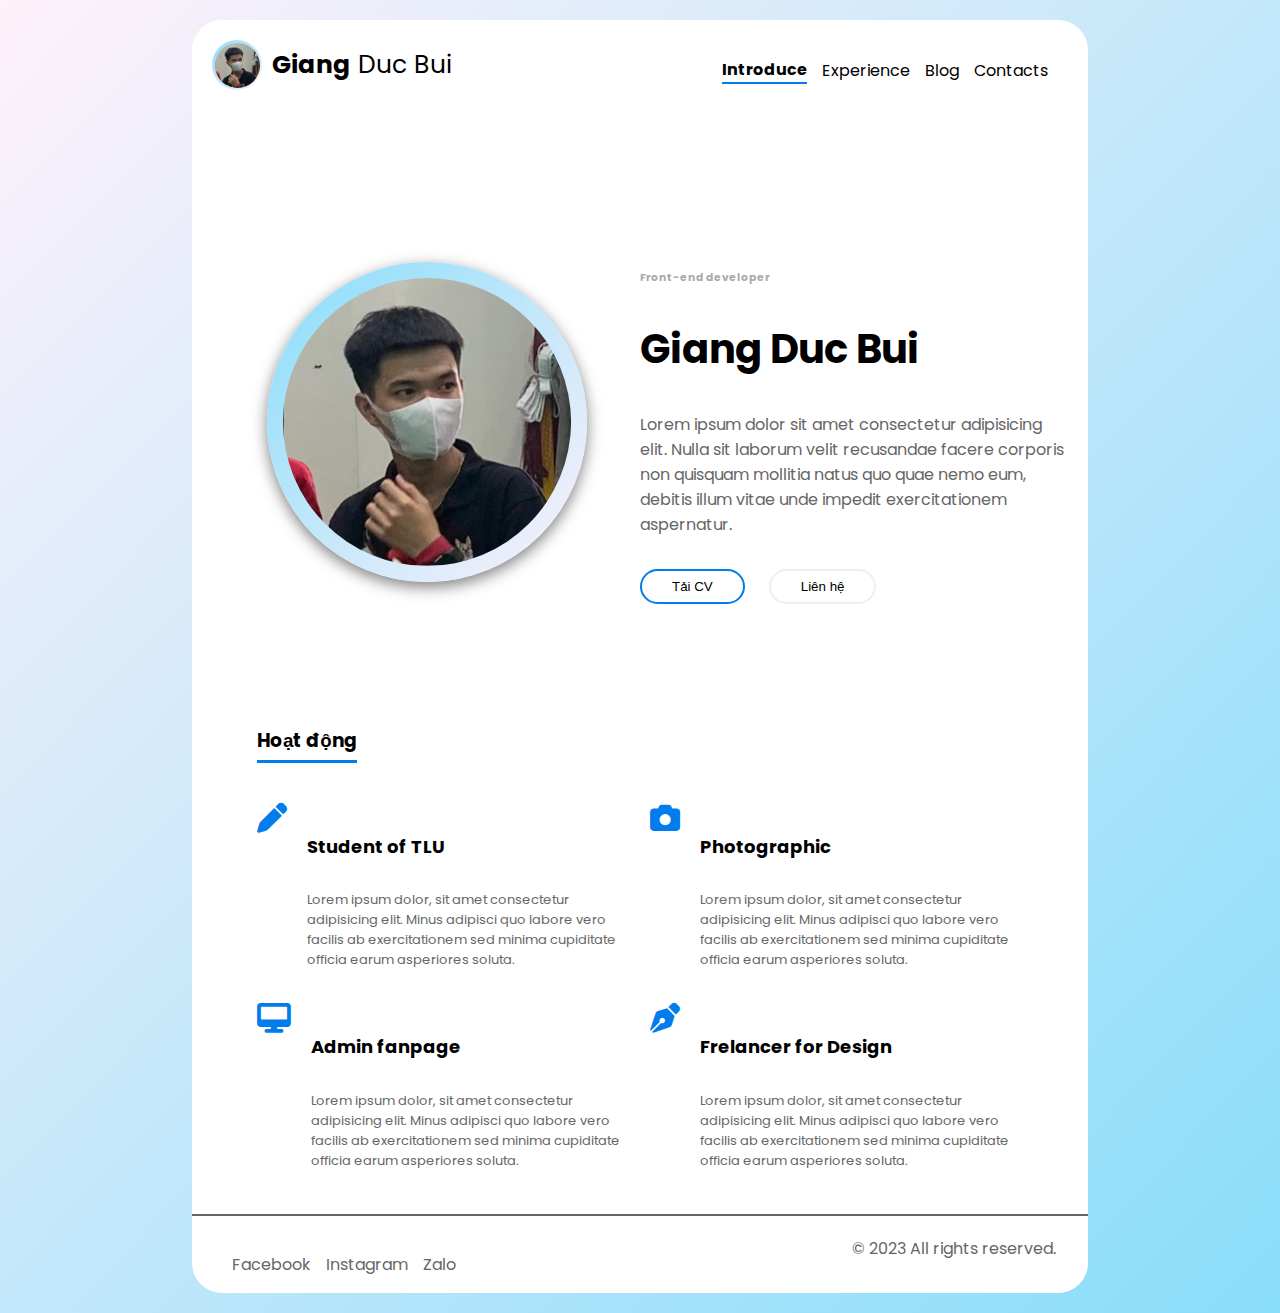
==== index.html @ 1934cddf "Update" ====
<!DOCTYPE html>
<html lang="en">
  <head>
    <meta charset="UTF-8" />
    <meta http-equiv="X-UA-Compatible" content="IE=edge" />
    <meta name="viewport" content="width=device-width, initial-scale=1.0" />
    <link rel="stylesheet" href="./assets/css/style.css" />
    <link
      href="https://cdn.jsdelivr.net/npm/bootstrap@5.3.0-alpha3/dist/css/bootstrap.min.css"
      rel="stylesheet"
      integrity="sha384-KK94CHFLLe+nY2dmCWGMq91rCGa5gtU4mk92HdvYe+M/SXH301p5ILy+dN9+nJOZ"
      crossorigin="anonymous" />
    <link rel="preconnect" href="https://fonts.googleapis.com">
    <link rel="preconnect" href="https://fonts.gstatic.com" crossorigin>
    <link
      href="https://fonts.googleapis.com/css2?family=Poppins:ital,wght@0,100;0,200;0,300;0,400;0,500;0,600;0,700;0,800;0,900;1,100;1,200;1,300;1,400;1,500;1,600;1,700;1,800;1,900&display=swap"
      rel="stylesheet">
    <link rel="stylesheet"
      href="https://cdnjs.cloudflare.com/ajax/libs/font-awesome/6.4.0/css/all.min.css">
    <link rel="icon" type="image/x-icon" href="./assets/image/fanvicon1.png">
    <title>CV - GPD</title>
  </head>
  <body>
    <main class>
      <section class="cv_main">
        <navbar class="nav-1">
          <div class="header-nav-link">
            <a href="#" class="logo">
              <span class="circle">
                <img src="./assets/image/avt1.jpg" alt />
              </span>
              <span class><b>Giang</b> Duc Bui</span>
            </a>
            <ul class="navbar-link">
              <li class="li-link">
                <a href="#" class="li-item active">Introduce</a>
              </li>
              <li class="li-link">
                <a href="#" class="li-item">Experience</a>
              </li>
              <!-- <li class="li-link"><a href="#" class="li-item">Pricing</a></li> -->
              <li class="li-link"><a href="#" class="li-item">Blog</a></li>
              <li class="li-link"><a href="#" class="li-item li-item-end">Contacts</a></li>
            </ul>
            <label class="open-menu" for="nav-mobile-input"><i
                class="fa-solid fa-bars"></i></label>
            <input class="open-menu-c" style="display: none;"
              type="checkbox" name id="nav-mobile-input">
            <div class="overlay"></div>
            <div class="sidebar">
              <ul class="sidebar-list ">
                <label for="nav-mobile-input">
                  <i class="fa-solid fa-xmark close-menu"></i>
                </label>
                <li class="sidebar-link">
                  <a href="#" class="li-item active">Introduce</a>
                </li>
                <li class="sidebar-link">
                  <a href="#" class="li-item">Experience</a>
                </li>
                <!-- <li class="sidebar-link"><a href="#" class="li-item">Pricing</a></li> -->
                <li class="sidebar-link"><a href="#" class="li-item">Blog</a></li>
                <li class="sidebar-link"><a href="#"
                    class="li-item li-item-end">Contacts</a></li>
              </ul>
            </div>
          </div>
        </navbar>
        <div class="main-main">
          <div class="card-1">
            <div class="card-1-item-1">
              <span class="back-avt">
                <img class="img-avt" src="./assets/image/avt1.jpg" alt />
              </span>
            </div>
            <span class="mg-5"></span>
            <div class="card-1-item-2">
              <div class="card-basic-info">
                <h6 class="job">Front-end developer</h6>
                <h2 class="name-cv">Giang Duc Bui</h2>
                <p class="about-info">Lorem ipsum dolor sit amet consectetur
                  adipisicing elit. Nulla sit laborum velit recusandae facere
                  corporis non quisquam mollitia natus quo quae nemo eum,
                  debitis
                  illum vitae unde impedit exercitationem aspernatur.</p>
                <div class="btn-card">
                  <button class="btn-default download-cv"><a href="#">Tải CV</a></button>
                  <button class="btn-default contact-cv"><a href="#">Liên hệ</a></button>
                </div>
              </div>
            </div>
          </div>
          <div class="about-me-home">
            <h3 class="about-me-title">Hoạt động</h3>
            <div class="about-me-card">
              <div class="about-me-list list-ab1">
                <div class="about-me-item">
                  <i class="fa-solid fa-pen"></i>
                  <div class="about-me-p">
                    <h5 class="title1">Student of TLU</h5>
                    <p class="p1">Lorem ipsum dolor, sit amet consectetur
                      adipisicing elit. Minus adipisci quo labore vero facilis
                      ab exercitationem sed minima cupiditate officia earum
                      asperiores soluta.</p>
                  </div>
                </div>
                <div class="about-me-item">
                  <i class="fa-solid fa-desktop"></i>
                  <div class="about-me-p">
                    <h5 class="title1">Admin fanpage</h5>
                    <p class="p1">Lorem ipsum dolor, sit amet consectetur
                      adipisicing elit. Minus adipisci quo labore vero facilis
                      ab exercitationem sed minima cupiditate officia earum
                      asperiores soluta.</p>
                  </div>
                </div>
              </div>
              <div class="about-me-list list-ab2">
                <div class="about-me-item">
                  <i class="fa-solid fa-camera"></i>
                  <div class="about-me-p">
                    <h5 class="title1">Photographic</h5>
                    <p class="p1">Lorem ipsum dolor, sit amet consectetur
                      adipisicing elit. Minus adipisci quo labore vero facilis
                      ab exercitationem sed minima cupiditate officia earum
                      asperiores soluta.</p>
                  </div>
                </div>
                <div class="about-me-item">
                  <i class="fa-solid fa-pen-nib"></i>
                  <div class="about-me-p">
                    <h5 class="title1">Frelancer for Design</h5>
                    <p class="p1">Lorem ipsum dolor, sit amet consectetur
                      adipisicing elit. Minus adipisci quo labore vero facilis
                      ab exercitationem sed minima cupiditate officia earum
                      asperiores soluta.</p>
                  </div>
                </div>
              </div>
            </div>
          </div>

        </div>
        <footer>
          <div class="social">
            <ul>
              <li><a class="li-item a1" href="#">Facebook</a></li>
              <li><a class="li-item" href="#">Instagram</a></li>
              <li><a class="li-item a3" href="#">Zalo</a></li>
            </ul></div>
          <div class="legarcy"><a href>© 2023 All rights reserved.</a></div>
        </footer>
      </section>
    </main>
    <button onclick="topFunction()" id="myBtn" title="Go to top"><i
        class="fa-solid fa-arrow-up"></i></button>

    <script src="./assets/js/script.js"></script>
    <script
      src="https://cdn.jsdelivr.net/npm/bootstrap@5.3.0-alpha3/dist/js/bootstrap.bundle.min.js"
      integrity="sha384-ENjdO4Dr2bkBIFxQpeoTz1HIcje39Wm4jDKdf19U8gI4ddQ3GYNS7NTKfAdVQSZe"
      crossorigin="anonymous"></script>
  </body>
</html>
---- assets/css/style.css ----
html{
  scroll-behavior: smooth;
}
body{
    background: linear-gradient(to bottom right, #fef1fa, #88ddfa);
    background-repeat: no-repeat;
    margin: 0;
    min-height: 100vh;
    display: grid;
    place-content: center;
    grid-auto-flow: column;
    
}
main {
  font-family: "Poppins", sans-serif;
  position: relative;
  margin-top: 20px;
  margin-bottom: 20px;
}

.cv_main {
  width: 70%;
  border-radius: 30px;
  background: #fff;
  margin: 0 auto;
}
@media only screen and (max-width: 1024px) {
    .cv_main{
        width: 90%;
    }
}
@media only screen and (max-width: 780px) {
    main{
        margin-top: 0px;
    }
    .cv_main{
        width: 100%;
        margin: 0;
        border-radius: 0;
    }
    .main-main{
        /* padding-top: 0px; */
    }
}

.nav-1{
  padding-bottom: 10px;
  margin-top: 5px;
  padding-top: 10px;
}
.main-main {
  width: 95%;
  justify-content: center;
  align-items: center;
  margin-left: auto;
  margin-right: auto;
  padding-bottom: 10px;
  padding-top: 25px;
}

.header-nav-link {
  display: flex;
  justify-content: center;
  align-items: center;
  padding-bottom: 10px;
  padding-top: 20px;
}
.logo {
  text-decoration: none;
  color: black;
  display: flex;
  justify-content: center;
  align-items: center;
  margin-left: 20px;
  margin-right: auto;
  font-size: 25px;
}
.circle {
  width: 50px;
  height: 50px;
  border-radius: 50%;
  background: linear-gradient(to top left, #fef1fa, #88ddfa);
  display: flex;
  justify-content: center;
  align-items: center;
  font-family: 900;
  color: black;
  font-size: 24px;
  margin-right: 10px;
}
.circle img {
  width: 45px;
  height: 45px;
  border-radius: 50%;
}

.cl-black {
  color: #000;
}
.open-menu i{
    display: none;
    font-size: 25px;
    justify-content: center;
    align-items: center;
    padding-right: 25px;
    transition: font-size .3s;
}
.open-menu i:hover{
    cursor: pointer;
    font-size: 30px;
}

.navbar-link{
    display: flex;
    justify-content: center;
    align-items: center;
    margin: 0;
    padding-right: 40px;
}
.li-link {
  display: flex;
  justify-content: center;
  align-items: center;
  margin-left: auto;
}

.li-item {
  color: black;
  text-decoration: none;
  padding-right: 15px;
  padding-top: 10px;
  margin-left: auto;
}
.li-item-end {
  padding-right: 0px;
}

@media only screen and (max-width: 780px) {
    .header-nav-link{
      box-shadow: rgba(6, 6, 6, 0.2) 0px 0px 10px 0px;
    }
    .nav-1 div .navbar-link{
      display: none;
    }
    .open-menu i{
      display: block;
    }
    .circle {
      width: 40px;
      height: 40px;
    }
    .circle img {
      width: 35px;
      height: 35px;
    }
    .logo{
      margin-left: 20px;
    }
    .logo span{
      font-size: 20px;
    }
  }

.active {
  font-weight: 700;
  border-bottom: #007ced solid 2px;
  padding-right: 0;
  margin-right: 15px;
}

.main-info{
  width: 90%;
  margin-left: auto;
  margin-right: auto;
}

.card-1 {
  max-width: 100%;
  display: flex;
  justify-content: center;
  align-items: center;
  padding-top: 20px;
  padding-bottom: 28px;
  margin-top: 100px;
  margin-bottom: 50px;
}
.card-1-item-1 {
  width: 100%;
  display: flex;
  justify-content: center;
  align-items: center;
  margin-left: auto;
  margin-right: auto;
}

    
.back-avt {
  width: 20em;
  height: 20em;
  border-radius: 50%;
  background: linear-gradient(to top left, #fef1fa, #88ddfa);
  display: flex;
  justify-content: center;
  align-items: center;
  box-shadow: rgba(0, 0, 0, 0.5) 0px 5px 15px;
}
.img-avt {
  width: 18em;
  height: 18em;
  border-radius: 50%;
}
@media only screen and (max-width: 1111px) {
  .card-1-item-1{
    padding-top: 10px;
  }
  .card-1-item-2 div h6{
    padding-top: 0;
  }
  .back-avt {
    width: 17em;
    height: 17em;
    margin-bottom: 0;
  }
  .img-avt {
    width: 15em;
    height: 15em;
  }
  .navbar-link{
    padding-right: 20px;
  }
  .mg-5{
    padding: 30px;
  }
}
/* hover avatar */

.card-1-item-2 {
  width: 100%;
  display: flex;
  flex-wrap: nowrap;
  justify-content: center;
  align-items: left;
  margin-left: auto;
  margin-right: auto;
}
.card-1-item-2 .job {
  color: #aaa;
  padding: 0;
}
.card-1-item-2 .name-cv {
  font-size: 40px;
  font-weight: 700;
}
.card-1-item-2 .about-info {
  color: #666;
}

.btn-default {
  border: none;
  background-color: #fff;
  padding: 0;
}
.btn-default a {
  color: #000;
  text-decoration: none;
  padding: 8px 30px 8px 30px;
  border: #007ced solid 2px;
  border-radius: 25px;
  transition: background-color 0.3s, color 0.3s;
}
.download-cv a:hover {
  background-color: #007ced;
  color: #fff;
}
.contact-cv a {
  border: #efefef solid 2px;
  margin-left: 20px;
  transition: background-color 0.3s;
}
.contact-cv a:hover {
  background-color: #efefef;
}
.job,
.btn-card{
    padding-top: 20px;
}

@media only screen and (max-width: 768px) {
  .card-1 {
    margin-top: 0;
    display: flex;
    flex-direction: column;
  }
  .card-1-item-1 {
    width: 80%;
  }
  .card-1-item-2 {
    width: 80%;
  }
  .job,
  .name-cv,
  .btn-card{
    text-align: center;
  }
}
@media only screen and (max-width: 400px) {
  .card-1-item-2 .card-basic-info .btn-card{
    display: flex;
    flex-direction: column;

  }
  .btn-card button a{
    margin-left: 0;
  }
  .btn-card :nth-child(2){
    margin-top: 40px;
  }
}

.sidebar ul{
    transform: translateX(100%);
    padding: 20px;
    background: linear-gradient(to bottom right, #fef1fa, #88ddfa);
    position: fixed;
    right: 0px;
    top: 0px;
    bottom: 0px;
    width: 320px;
    max-width: 100%;
    display: flex;
    /* justify-content: center; */
    flex-direction: column;
    list-style: none;
    margin: 0;
    transition: transform linear 0.2s;
}
.sidebar ul i{
    margin:0px 20px;
    padding:10px 20px;
    font-size: 40px;
}
.sidebar ul i:hover{
    cursor: pointer;
    background-color: #efefef;
}
.sidebar ul li{
    margin:5px 20px;
    padding:20px 20px;
    transition: background-color 0.3s;
}
.sidebar ul li:hover{
    background-color: #efefef;
}

.overlay{
    position: fixed;
    top: 0;
    right: 0;
    bottom: 0;
    left: 0;
    background-color: rgba(0,0,0,0.2);
    display: none;
}
.open-menu-c:checked ~ .overlay{
    display: block;
}
.open-menu-c:checked ~ .sidebar ul{
    transform: translateX(0%);
}


.about-me-home {
  display: flex;
  flex-direction: column;
  width: 90%;
  margin-right: auto;
  margin-left: auto;
}
.about-me-title {
  max-width: max-content;
  margin-top: 50px;
  margin-bottom: 20px;
  padding-bottom: 5px;
  border-bottom: #007ced solid 3px;
}
.about-me-card{
  width: 100%;
  display: flex;
  /* justify-content: center; */
}
.about-me-list{
  width: 100%;
}
.list-ab1{
  padding-right: 10px;
}
.list-ab2{
  padding-left: 10px;
}
.about-me-item{
  display: flex;
  /* justify-content: center; */
  margin-top: 20px;
  margin-bottom: 20px;
}
.about-me-item i{
  margin-right: 20px;
  font-size: 30px;
  color: #007ced
}
.about-me-p h5{
  font-size: 18px;
}
.about-me-p p{
  color: #666666;
  font-size: 13px;
}

@media only screen and (max-width: 780px) {
  .about-me-card{
    flex-direction: column;
  }
  .about-me-item{
    margin-bottom: 30px;
  }
  .list-ab1 :nth-child(2){
    margin-bottom: 0;
  }
  .list-ab2{
    padding-left: 0;
  }
  .about-me-p .p1{
    margin-bottom: 0;
  }
}













footer{
  border-top: #666666 solid 2px;
  padding-top: 20px;
  display: flex;
  justify-content: space-between;
}
.social ul{
  display: flex;
  justify-content: center;
  list-style: none;
  margin-right: auto;
}
.legarcy a{
  padding-right: 32px;
  align-items: center;
}
.legarcy a,
.social ul li a{
  color: #666666;
  text-decoration: none;
}
.legarcy a:hover{
  color: #007ced;
}

@media only screen and (max-width: 780px) {
  footer{
    flex-direction: column;
    justify-content: center;
    align-items: center;
  }
  .social ul .a3{
    padding-right: 0px;
  }
  .social ul{
    padding-left: 0px;
  }
  .legarcy a{
    padding-right: 0px;
  }
}
#myBtn {
  display: none;
  position: fixed;
  bottom: 30px;
  right: calc(50% - 24.5px);
  z-index: 99;
  border: none;
  outline: none;
  background: linear-gradient(to bottom right, #fef1fa, #88ddfa);
  box-shadow: rgba(0, 0, 0, 0.5) 0px 5px 15px;
  color: #666666;
  cursor: pointer;
  padding: 10px;
  border-radius: 50%;
  font-size: 18px;
}
#myBtn i{
  padding: 0 7px;
  font-size: 20px;
}
#myBtn:hover {
  background-color: #555;
  transform: scale(1.2);
}
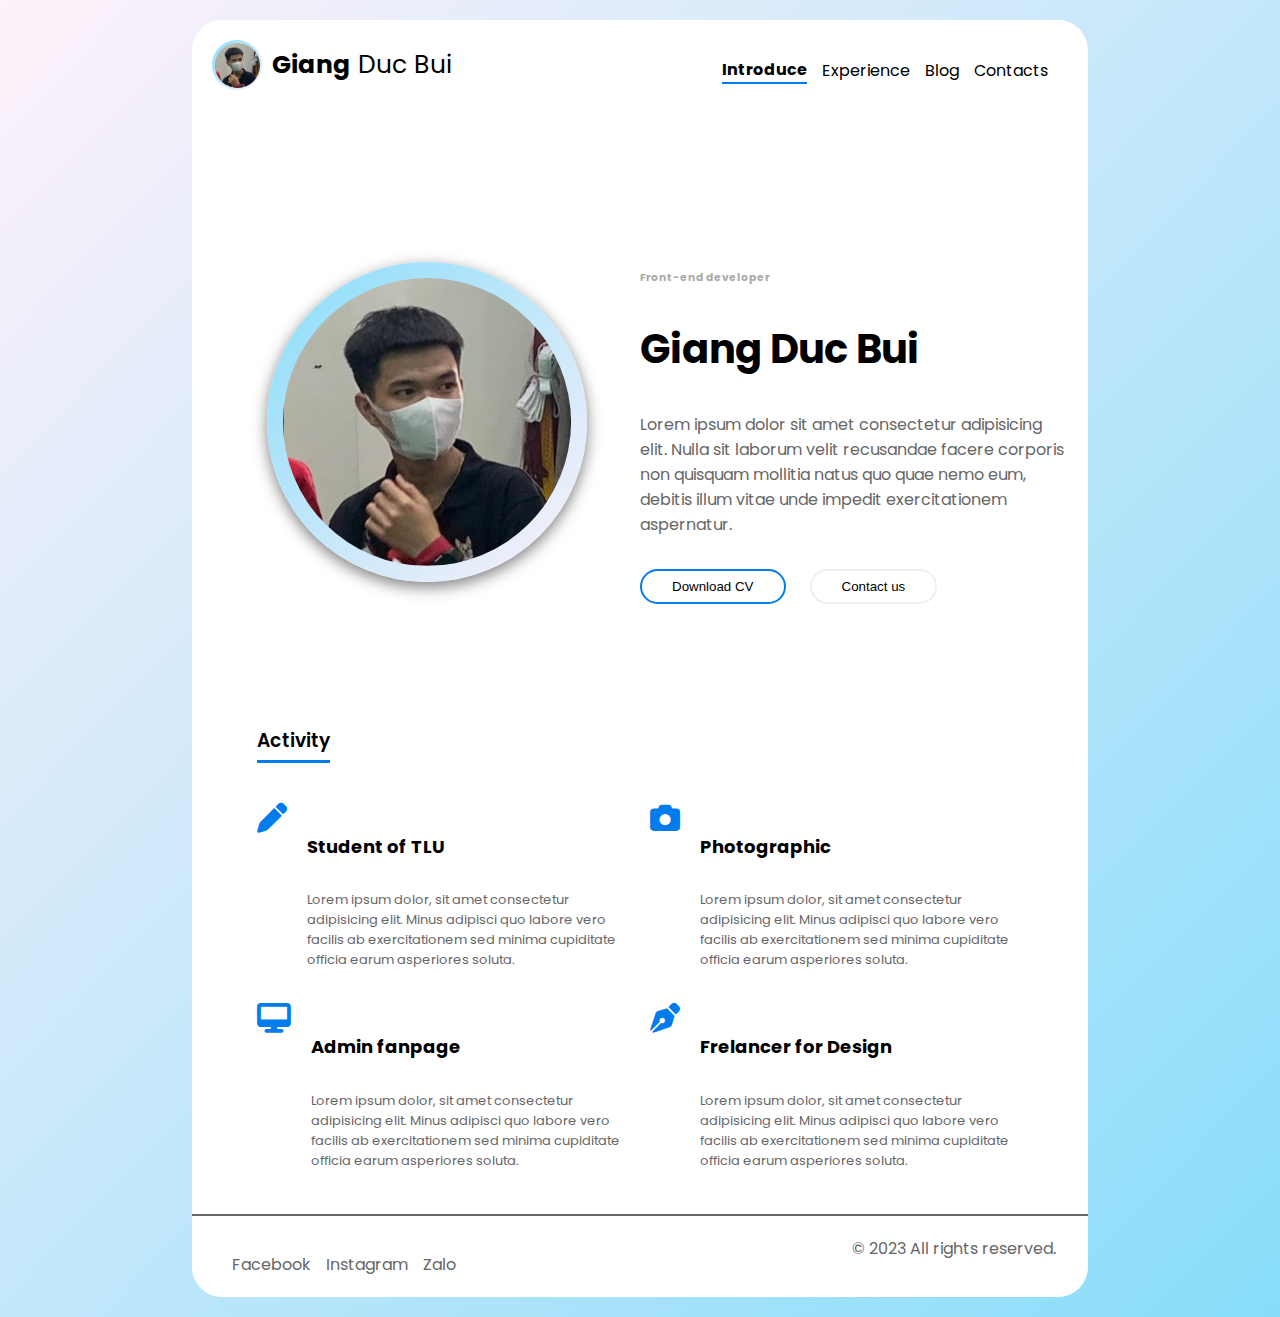
==== commit 1011a54f: "Update" ====
--- a/index.html
+++ b/index.html
@@ -33,14 +33,15 @@
             </a>
             <ul class="navbar-link">
               <li class="li-link">
-                <a href="#" class="li-item active">Introduce</a>
+                <a href="./index.html" class="li-item active">Introduce</a>
               </li>
               <li class="li-link">
-                <a href="#" class="li-item">Experience</a>
+                <a href="./exp.html" class="li-item">Experience</a>
               </li>
               <!-- <li class="li-link"><a href="#" class="li-item">Pricing</a></li> -->
-              <li class="li-link"><a href="#" class="li-item">Blog</a></li>
-              <li class="li-link"><a href="#" class="li-item li-item-end">Contacts</a></li>
+              <li class="li-link"><a href="./blog.html" class="li-item">Blog</a></li>
+              <li class="li-link"><a href="./contact.html"
+                  class="li-item li-item-end">Contacts</a></li>
             </ul>
             <label class="open-menu" for="nav-mobile-input"><i
                 class="fa-solid fa-bars"></i></label>
@@ -53,14 +54,14 @@
                   <i class="fa-solid fa-xmark close-menu"></i>
                 </label>
                 <li class="sidebar-link">
-                  <a href="#" class="li-item active">Introduce</a>
+                  <a href="./index.html" class="li-item active">Introduce</a>
                 </li>
                 <li class="sidebar-link">
-                  <a href="#" class="li-item">Experience</a>
+                  <a href="./exp.html" class="li-item">Experience</a>
                 </li>
                 <!-- <li class="sidebar-link"><a href="#" class="li-item">Pricing</a></li> -->
-                <li class="sidebar-link"><a href="#" class="li-item">Blog</a></li>
-                <li class="sidebar-link"><a href="#"
+                <li class="sidebar-link"><a href="./blog.html" class="li-item">Blog</a></li>
+                <li class="sidebar-link"><a href="./contact.html"
                     class="li-item li-item-end">Contacts</a></li>
               </ul>
             </div>
@@ -84,14 +85,14 @@
                   debitis
                   illum vitae unde impedit exercitationem aspernatur.</p>
                 <div class="btn-card">
-                  <button class="btn-default download-cv"><a href="#">Tải CV</a></button>
-                  <button class="btn-default contact-cv"><a href="#">Liên hệ</a></button>
+                  <button class="btn-default download-cv"><a href="#">Download CV</a></button>
+                  <button class="btn-default contact-cv"><a href="#">Contact us</a></button>
                 </div>
               </div>
             </div>
           </div>
           <div class="about-me-home">
-            <h3 class="about-me-title">Hoạt động</h3>
+            <h3 class="about-me-title">Activity</h3>
             <div class="about-me-card">
               <div class="about-me-list list-ab1">
                 <div class="about-me-item">
@@ -144,9 +145,10 @@
         <footer>
           <div class="social">
             <ul>
-              <li><a class="li-item a1" href="#">Facebook</a></li>
-              <li><a class="li-item" href="#">Instagram</a></li>
-              <li><a class="li-item a3" href="#">Zalo</a></li>
+              <li><a class="li-item a1"
+                  href="https://www.facebook.com/dcgng.uia">Facebook</a></li>
+              <li><a class="li-item" href="https://www.instagram.com/dcgng.uia/">Instagram</a></li>
+              <li><a class="li-item a3" href="https://zalo.me/0833200319">Zalo</a></li>
             </ul></div>
           <div class="legarcy"><a href>© 2023 All rights reserved.</a></div>
         </footer>
--- a/assets/css/style.css
+++ b/assets/css/style.css
@@ -31,7 +31,7 @@
 }
 @media only screen and (max-width: 780px) {
     main{
-        margin-top: 0px;
+        margin: 0px;
     }
     .cv_main{
         width: 100%;
@@ -136,7 +136,9 @@
 }
 
 @media only screen and (max-width: 780px) {
+  
     .header-nav-link{
+      padding-top: 10px;
       box-shadow: rgba(6, 6, 6, 0.2) 0px 0px 10px 0px;
     }
     .nav-1 div .navbar-link{
@@ -379,6 +381,7 @@
 .about-me-title {
   max-width: max-content;
   margin-top: 50px;
+  font-weight: 600;
   margin-bottom: 20px;
   padding-bottom: 5px;
   border-bottom: #007ced solid 3px;
@@ -457,10 +460,12 @@
   justify-content: center;
   list-style: none;
   margin-right: auto;
+  margin-bottom: 20px;
 }
 .legarcy a{
   padding-right: 32px;
   align-items: center;
+  margin-bottom: 20px;
 }
 .legarcy a,
 .social ul li a{
@@ -473,15 +478,18 @@
 
 @media only screen and (max-width: 780px) {
   footer{
+    padding-top: 10px;
     flex-direction: column;
     justify-content: center;
     align-items: center;
+    padding-bottom: 10px ;
   }
   .social ul .a3{
     padding-right: 0px;
   }
   .social ul{
     padding-left: 0px;
+    margin-bottom: 5px ;
   }
   .legarcy a{
     padding-right: 0px;
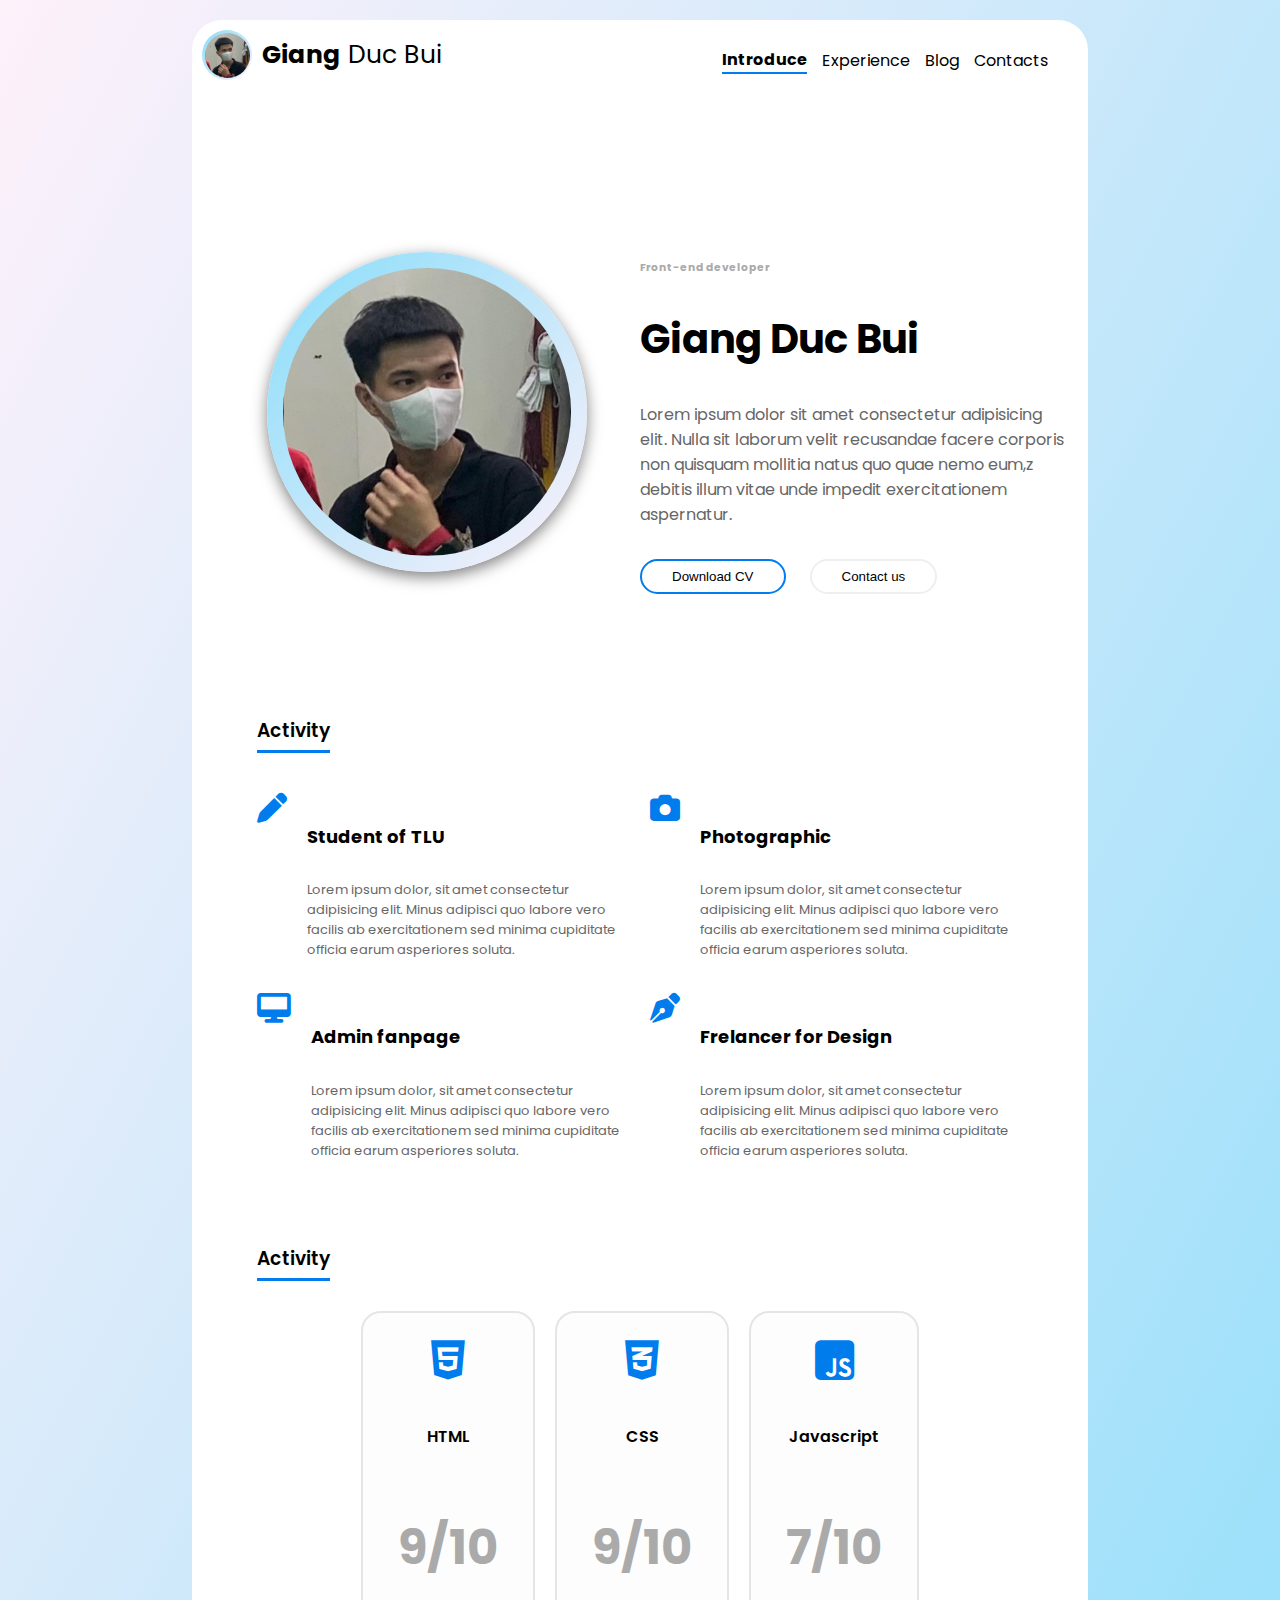
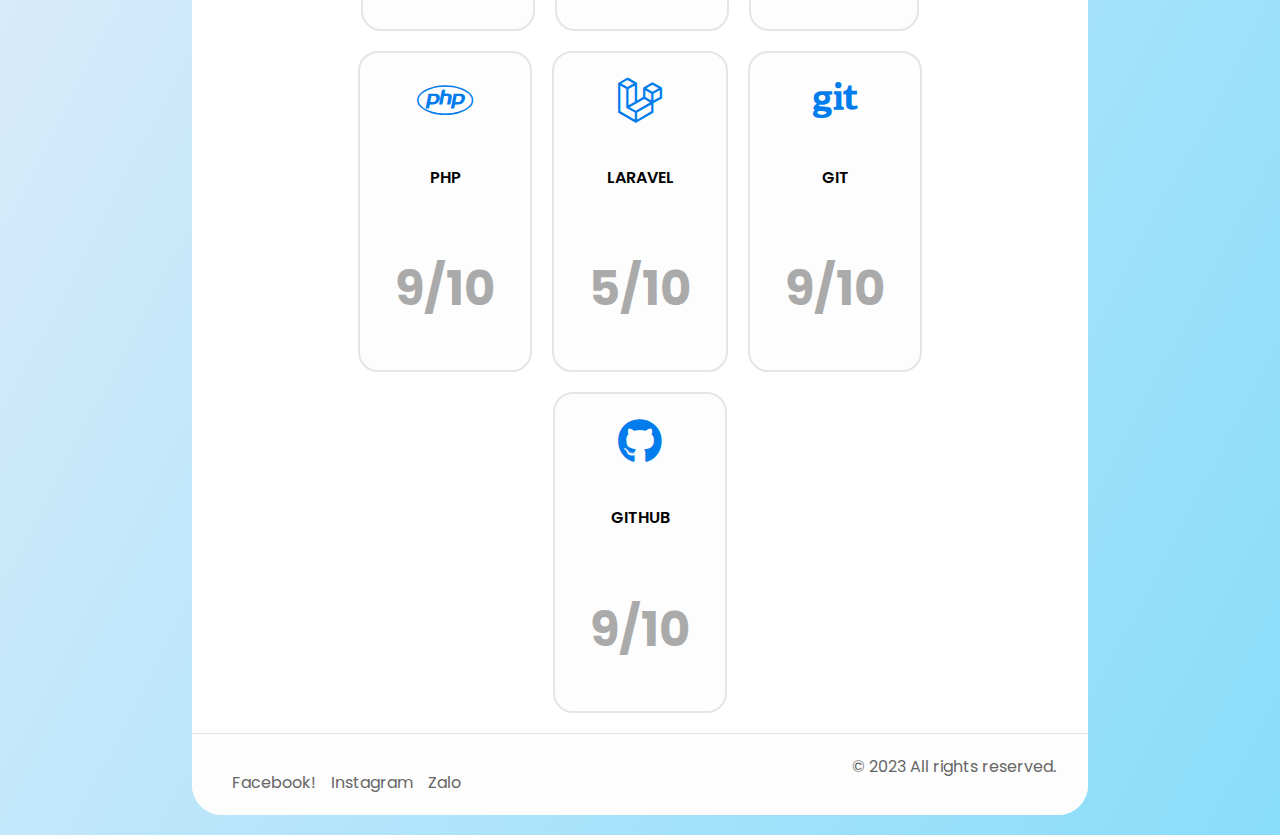
==== commit 6af83de2: "Update" ====
--- a/index.html
+++ b/index.html
@@ -81,17 +81,18 @@
                 <h2 class="name-cv">Giang Duc Bui</h2>
                 <p class="about-info">Lorem ipsum dolor sit amet consectetur
                   adipisicing elit. Nulla sit laborum velit recusandae facere
-                  corporis non quisquam mollitia natus quo quae nemo eum,
+                  corporis non quisquam mollitia natus quo quae nemo eum,z
                   debitis
                   illum vitae unde impedit exercitationem aspernatur.</p>
                 <div class="btn-card">
-                  <button class="btn-default download-cv"><a href="#">Download CV</a></button>
+                  <button class="btn-default download-cv"><a href="#">Download
+                      CV</a></button>
                   <button class="btn-default contact-cv"><a href="#">Contact us</a></button>
                 </div>
               </div>
             </div>
           </div>
-          <div class="about-me-home">
+          <div class="subject">
             <h3 class="about-me-title">Activity</h3>
             <div class="about-me-card">
               <div class="about-me-list list-ab1">
@@ -137,6 +138,47 @@
                       asperiores soluta.</p>
                   </div>
                 </div>
+              </div>
+            </div>
+          </div>
+          
+          <div class="subject skill-card">
+            <h3 class="about-me-title">Activity</h3>
+            <div class="skill-list">
+              <div class="skill-item">
+                <i class="fa-brands fa-html5"></i>
+                <h4 class="name-skill">HTML</h4>
+                <h1 class="point-skill">9/10</h1>
+              </div>
+              <div class="skill-item">
+                <i class="fa-brands fa-css3-alt"></i>
+                <h4 class="name-skill">CSS</h4>
+                <h1 class="point-skill">9/10</h1>
+              </div>
+              <div class="skill-item">
+                <i class="fa-brands fa-square-js"></i>
+                <h4 class="name-skill">Javascript</h4>
+                <h1 class="point-skill">7/10</h1>
+              </div>
+              <div class="skill-item">
+                <i class="fa-brands fa-php"></i>
+                <h4 class="name-skill">PHP</h4>
+                <h1 class="point-skill">9/10</h1>
+              </div>
+              <div class="skill-item">
+                <i class="fa-brands fa-laravel"></i>
+                <h4 class="name-skill">LARAVEL</h4>
+                <h1 class="point-skill">5/10</h1>
+              </div>
+              <div class="skill-item">
+                <i class="fa-brands fa-git"></i>
+                <h4 class="name-skill">GIT</h4>
+                <h1 class="point-skill">9/10</h1>
+              </div>
+              <div class="skill-item">
+                <i class="fa-brands fa-github"></i>
+                <h4 class="name-skill">GITHUB</h4>
+                <h1 class="point-skill">9/10</h1>
               </div>
             </div>
           </div>
@@ -146,7 +188,7 @@
           <div class="social">
             <ul>
               <li><a class="li-item a1"
-                  href="https://www.facebook.com/dcgng.uia">Facebook</a></li>
+                  href="https://www.facebook.com/dcgng.uia">Facebook!</a></li>
               <li><a class="li-item" href="https://www.instagram.com/dcgng.uia/">Instagram</a></li>
               <li><a class="li-item a3" href="https://zalo.me/0833200319">Zalo</a></li>
             </ul></div>
--- a/assets/css/style.css
+++ b/assets/css/style.css
@@ -63,7 +63,7 @@
   justify-content: center;
   align-items: center;
   padding-bottom: 10px;
-  padding-top: 20px;
+  padding-top: 10px;
 }
 .logo {
   text-decoration: none;
@@ -71,7 +71,7 @@
   display: flex;
   justify-content: center;
   align-items: center;
-  margin-left: 20px;
+  margin-left: 10px;
   margin-right: auto;
   font-size: 25px;
 }
@@ -286,7 +286,24 @@
 .btn-card{
     padding-top: 20px;
 }
-
+@media only screen and (max-width: 1111px) {
+  .card-1 {
+    margin-top: 0;
+    display: flex;
+    flex-direction: column;
+  }
+  .card-1-item-1 {
+    width: 80%;
+  }
+  .card-1-item-2 {
+    width: 80%;
+  }
+  .job,
+  .name-cv,
+  .btn-card{
+    text-align: center;
+  }
+}
 @media only screen and (max-width: 768px) {
   .card-1 {
     margin-top: 0;
@@ -305,7 +322,7 @@
     text-align: center;
   }
 }
-@media only screen and (max-width: 400px) {
+@media only screen and (max-width: 450px) {
   .card-1-item-2 .card-basic-info .btn-card{
     display: flex;
     flex-direction: column;
@@ -316,6 +333,12 @@
   }
   .btn-card :nth-child(2){
     margin-top: 40px;
+  }
+}
+
+@media only screen and (max-width: 400px) {
+  .card-1-item-2 div .name-cv{
+    font-size: 35px;
   }
 }
 
@@ -371,7 +394,7 @@
 }
 
 
-.about-me-home {
+.subject {
   display: flex;
   flex-direction: column;
   width: 90%;
@@ -450,7 +473,10 @@
 
 
 footer{
-  border-top: #666666 solid 2px;
+  background-color: #fdfdfd;
+  border-bottom-left-radius: 30px 30px;
+  border-bottom-right-radius: 30px 30px;
+  border-top: rgba(6, 6, 6, 0.1) solid 1px;
   padding-top: 20px;
   display: flex;
   justify-content: space-between;
@@ -518,4 +544,55 @@
 #myBtn:hover {
   background-color: #555;
   transform: scale(1.2);
+}
+.skill-list{
+  display: flex; 
+  flex-wrap: wrap;
+  justify-content: space-between;
+  max-width: 800px;
+  margin: 0 auto;
+  justify-content: center;
+  transform: translateY(-0px);
+  transition: all .2s;
+}
+.skill-list :hover{
+  transform: translateY(-5px);
+  box-shadow: rgba(6, 6, 6, 0.2) 0px 0px 10px 0px;
+  transition: all .2s ease-in-out;
+}
+.skill-list :hover i,
+.skill-list :hover h4,
+.skill-list :hover h1{
+  transform: none;
+  box-shadow: none;
+}
+.skill-item{
+  display: flex;
+  flex-direction: column;
+  justify-content: center;
+  align-items: center;
+  padding:25px;
+  margin: 10px;
+  background-color: #fdfdfd;
+  border-radius: 20px;
+  border: 2px solid #e5e5e5
+}
+.skill-card div i{
+  font-size: 45px;
+  padding: 20px;
+  padding-top: 0;
+  color: #007ced;
+}
+.skill-card div h4{
+  font-size: 16px;
+  font-weight: 600;
+  text-align: center;
+}
+
+.skill-card div h1{
+  height: 50px;
+  font-size: 48px;
+  color: #aaa;
+  text-align: center;
+  padding: 10px;
 }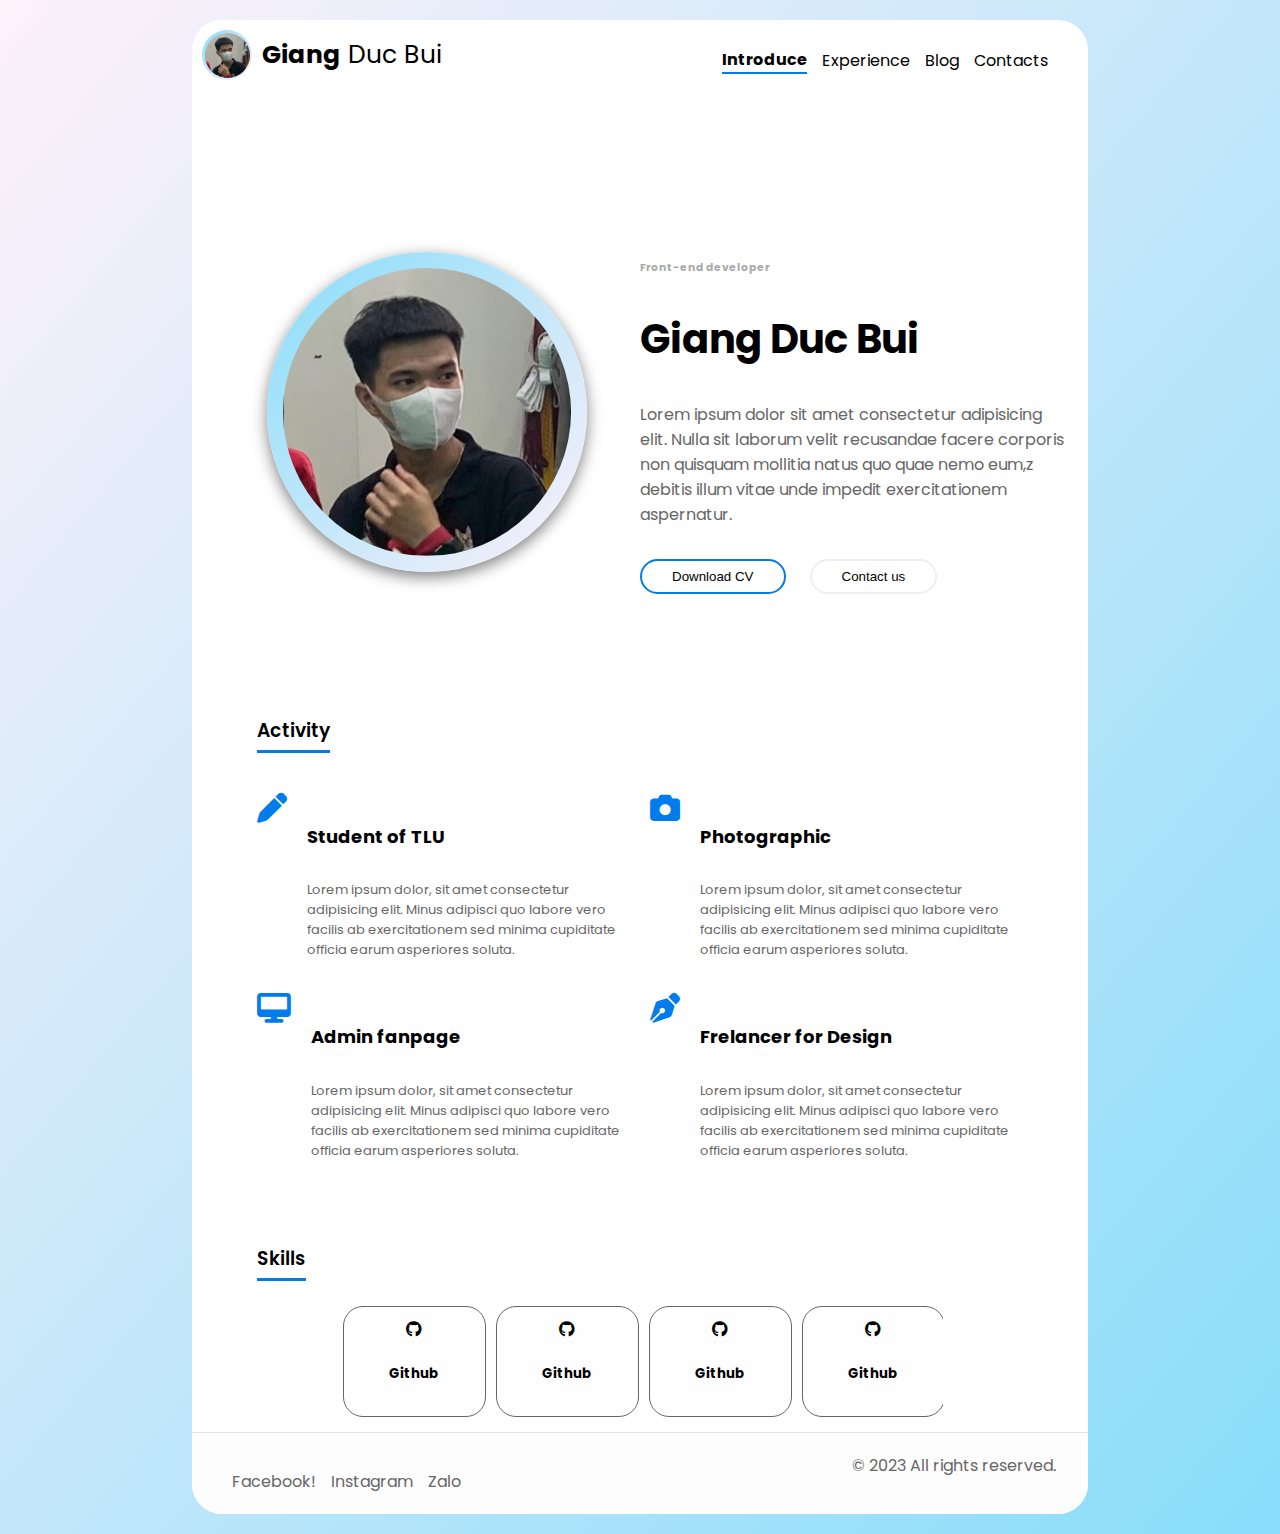
==== commit d8823c1c: "Update" ====
--- a/index.html
+++ b/index.html
@@ -18,6 +18,7 @@
     <link rel="stylesheet"
       href="https://cdnjs.cloudflare.com/ajax/libs/font-awesome/6.4.0/css/all.min.css">
     <link rel="icon" type="image/x-icon" href="./assets/image/fanvicon1.png">
+    <link rel="stylesheet" href="https://cdn.jsdelivr.net/npm/swiper@9/swiper-bundle.min.css" />
     <title>CV - GPD</title>
   </head>
   <body>
@@ -141,48 +142,50 @@
               </div>
             </div>
           </div>
-          
+
           <div class="subject skill-card">
-            <h3 class="about-me-title">Activity</h3>
-            <div class="skill-list">
-              <div class="skill-item">
-                <i class="fa-brands fa-html5"></i>
-                <h4 class="name-skill">HTML</h4>
-                <h1 class="point-skill">9/10</h1>
-              </div>
-              <div class="skill-item">
-                <i class="fa-brands fa-css3-alt"></i>
-                <h4 class="name-skill">CSS</h4>
-                <h1 class="point-skill">9/10</h1>
-              </div>
-              <div class="skill-item">
-                <i class="fa-brands fa-square-js"></i>
-                <h4 class="name-skill">Javascript</h4>
-                <h1 class="point-skill">7/10</h1>
-              </div>
-              <div class="skill-item">
-                <i class="fa-brands fa-php"></i>
-                <h4 class="name-skill">PHP</h4>
-                <h1 class="point-skill">9/10</h1>
-              </div>
-              <div class="skill-item">
-                <i class="fa-brands fa-laravel"></i>
-                <h4 class="name-skill">LARAVEL</h4>
-                <h1 class="point-skill">5/10</h1>
-              </div>
-              <div class="skill-item">
-                <i class="fa-brands fa-git"></i>
-                <h4 class="name-skill">GIT</h4>
-                <h1 class="point-skill">9/10</h1>
-              </div>
-              <div class="skill-item">
-                <i class="fa-brands fa-github"></i>
-                <h4 class="name-skill">GITHUB</h4>
-                <h1 class="point-skill">9/10</h1>
-              </div>
-            </div>
-          </div>
+            <h3 class="about-me-title">Skills</h3>
+            <div class="swiper mySwiper">
+              <div class="swiper-wrapper">
+                <div class="swiper-slide">
+                  <i class="fa-brands fa-github"></i>
+                  <h5 class="name-slide">Github</h5>
+                  <h2 class="score-slide"></h2>
+                </div>
+                <div class="swiper-slide">
+                  <i class="fa-brands fa-github"></i>
+                  <h5 class="name-slide">Github</h5>
+                  <h2 class="score-slide"></h2>
 
+                </div>
+                <div class="swiper-slide">
+                  <i class="fa-brands fa-github"></i>
+                  <h5 class="name-slide">Github</h5>
+                  <h2 class="score-slide"></h2>
+                </div>
+                <div class="swiper-slide">
+                  <i class="fa-brands fa-github"></i>
+                  <h5 class="name-slide">Github</h5>
+                  <h2 class="score-slide"></h2>
+                </div>
+                <div class="swiper-slide">
+                  <i class="fa-brands fa-github"></i>
+                  <h5 class="name-slide">Github</h5>
+                  <h2 class="score-slide"></h2>
+                </div>
+                <div class="swiper-slide">
+                  <i class="fa-brands fa-github"></i>
+                  <h5 class="name-slide">Github</h5>
+                  <h2 class="score-slide"></h2>
+                </div>
+                <div class="swiper-slide">
+                  <i class="fa-brands fa-github"></i>
+                  <h5 class="name-slide">Github</h5>
+                  <h2 class="score-slide"></h2>
+                </div>
+              </div>
+            </div>
+          </div>
         </div>
         <footer>
           <div class="social">
@@ -199,10 +202,11 @@
     <button onclick="topFunction()" id="myBtn" title="Go to top"><i
         class="fa-solid fa-arrow-up"></i></button>
 
-    <script src="./assets/js/script.js"></script>
     <script
       src="https://cdn.jsdelivr.net/npm/bootstrap@5.3.0-alpha3/dist/js/bootstrap.bundle.min.js"
       integrity="sha384-ENjdO4Dr2bkBIFxQpeoTz1HIcje39Wm4jDKdf19U8gI4ddQ3GYNS7NTKfAdVQSZe"
       crossorigin="anonymous"></script>
+    <script src="https://cdn.jsdelivr.net/npm/swiper@9/swiper-bundle.min.js"></script>
+    <script src="./assets/js/script.js"></script>
   </body>
 </html>
--- a/assets/css/style.css
+++ b/assets/css/style.css
@@ -1,15 +1,32 @@
-html{
+html,body {
   scroll-behavior: smooth;
 }
-body{
-    background: linear-gradient(to bottom right, #fef1fa, #88ddfa);
-    background-repeat: no-repeat;
-    margin: 0;
-    min-height: 100vh;
-    display: grid;
-    place-content: center;
-    grid-auto-flow: column;
-    
+body {
+  background: linear-gradient(to bottom right, #fef1fa, #88ddfa);
+  background-repeat: no-repeat;
+  margin: 0;
+  padding: 0;
+  min-height: 100vh;
+  display: grid;
+  place-content: center;
+  grid-auto-flow: column;
+}
+body::-webkit-scrollbar-track {
+  -webkit-box-shadow: inset 0 0 6px rgba(0, 0, 0, 0.3);
+  /* background-color: #F5F5F5; */
+  border-radius: 10px;
+}
+
+body::-webkit-scrollbar {
+  width: 20px;
+  /* background-color: #F5F5F5; */
+  border-radius: 10px;
+}
+
+body::-webkit-scrollbar-thumb {
+  border-radius: 10px;
+  background: linear-gradient(to bottom right, #fef1fa, #88ddfa);
+  /* border: 12px solid #555555; */
 }
 main {
   font-family: "Poppins", sans-serif;
@@ -25,25 +42,25 @@
   margin: 0 auto;
 }
 @media only screen and (max-width: 1024px) {
-    .cv_main{
-        width: 90%;
-    }
+  .cv_main {
+    width: 90%;
+  }
 }
 @media only screen and (max-width: 780px) {
-    main{
-        margin: 0px;
-    }
-    .cv_main{
-        width: 100%;
-        margin: 0;
-        border-radius: 0;
-    }
-    .main-main{
-        /* padding-top: 0px; */
-    }
-}
-
-.nav-1{
+  main {
+    margin: 0px;
+  }
+  .cv_main {
+    width: 100%;
+    margin: 0;
+    border-radius: 0;
+  }
+  .main-main {
+    /* padding-top: 0px; */
+  }
+}
+
+.nav-1 {
   padding-bottom: 10px;
   margin-top: 5px;
   padding-top: 10px;
@@ -97,25 +114,25 @@
 .cl-black {
   color: #000;
 }
-.open-menu i{
-    display: none;
-    font-size: 25px;
-    justify-content: center;
-    align-items: center;
-    padding-right: 25px;
-    transition: font-size .3s;
-}
-.open-menu i:hover{
-    cursor: pointer;
-    font-size: 30px;
-}
-
-.navbar-link{
-    display: flex;
-    justify-content: center;
-    align-items: center;
-    margin: 0;
-    padding-right: 40px;
+.open-menu i {
+  display: none;
+  font-size: 25px;
+  justify-content: center;
+  align-items: center;
+  padding-right: 25px;
+  transition: font-size 0.3s;
+}
+.open-menu i:hover {
+  cursor: pointer;
+  font-size: 30px;
+}
+
+.navbar-link {
+  display: flex;
+  justify-content: center;
+  align-items: center;
+  margin: 0;
+  padding-right: 40px;
 }
 .li-link {
   display: flex;
@@ -136,32 +153,31 @@
 }
 
 @media only screen and (max-width: 780px) {
-  
-    .header-nav-link{
-      padding-top: 10px;
-      box-shadow: rgba(6, 6, 6, 0.2) 0px 0px 10px 0px;
-    }
-    .nav-1 div .navbar-link{
-      display: none;
-    }
-    .open-menu i{
-      display: block;
-    }
-    .circle {
-      width: 40px;
-      height: 40px;
-    }
-    .circle img {
-      width: 35px;
-      height: 35px;
-    }
-    .logo{
-      margin-left: 20px;
-    }
-    .logo span{
-      font-size: 20px;
-    }
-  }
+  .header-nav-link {
+    padding-top: 10px;
+    box-shadow: rgba(6, 6, 6, 0.2) 0px 0px 10px 0px;
+  }
+  .nav-1 div .navbar-link {
+    display: none;
+  }
+  .open-menu i {
+    display: block;
+  }
+  .circle {
+    width: 40px;
+    height: 40px;
+  }
+  .circle img {
+    width: 35px;
+    height: 35px;
+  }
+  .logo {
+    margin-left: 20px;
+  }
+  .logo span {
+    font-size: 20px;
+  }
+}
 
 .active {
   font-weight: 700;
@@ -170,7 +186,7 @@
   margin-right: 15px;
 }
 
-.main-info{
+.main-info {
   width: 90%;
   margin-left: auto;
   margin-right: auto;
@@ -195,7 +211,6 @@
   margin-right: auto;
 }
 
-    
 .back-avt {
   width: 20em;
   height: 20em;
@@ -212,10 +227,10 @@
   border-radius: 50%;
 }
 @media only screen and (max-width: 1111px) {
-  .card-1-item-1{
+  .card-1-item-1 {
     padding-top: 10px;
   }
-  .card-1-item-2 div h6{
+  .card-1-item-2 div h6 {
     padding-top: 0;
   }
   .back-avt {
@@ -227,10 +242,10 @@
     width: 15em;
     height: 15em;
   }
-  .navbar-link{
+  .navbar-link {
     padding-right: 20px;
   }
-  .mg-5{
+  .mg-5 {
     padding: 30px;
   }
 }
@@ -283,8 +298,8 @@
   background-color: #efefef;
 }
 .job,
-.btn-card{
-    padding-top: 20px;
+.btn-card {
+  padding-top: 20px;
 }
 @media only screen and (max-width: 1111px) {
   .card-1 {
@@ -300,7 +315,7 @@
   }
   .job,
   .name-cv,
-  .btn-card{
+  .btn-card {
     text-align: center;
   }
 }
@@ -318,81 +333,79 @@
   }
   .job,
   .name-cv,
-  .btn-card{
+  .btn-card {
     text-align: center;
   }
 }
 @media only screen and (max-width: 450px) {
-  .card-1-item-2 .card-basic-info .btn-card{
+  .card-1-item-2 .card-basic-info .btn-card {
     display: flex;
     flex-direction: column;
-
-  }
-  .btn-card button a{
+  }
+  .btn-card button a {
     margin-left: 0;
   }
-  .btn-card :nth-child(2){
+  .btn-card :nth-child(2) {
     margin-top: 40px;
   }
 }
 
 @media only screen and (max-width: 400px) {
-  .card-1-item-2 div .name-cv{
+  .card-1-item-2 div .name-cv {
     font-size: 35px;
   }
 }
 
-.sidebar ul{
-    transform: translateX(100%);
-    padding: 20px;
-    background: linear-gradient(to bottom right, #fef1fa, #88ddfa);
-    position: fixed;
-    right: 0px;
-    top: 0px;
-    bottom: 0px;
-    width: 320px;
-    max-width: 100%;
-    display: flex;
-    /* justify-content: center; */
-    flex-direction: column;
-    list-style: none;
-    margin: 0;
-    transition: transform linear 0.2s;
-}
-.sidebar ul i{
-    margin:0px 20px;
-    padding:10px 20px;
-    font-size: 40px;
-}
-.sidebar ul i:hover{
-    cursor: pointer;
-    background-color: #efefef;
-}
-.sidebar ul li{
-    margin:5px 20px;
-    padding:20px 20px;
-    transition: background-color 0.3s;
-}
-.sidebar ul li:hover{
-    background-color: #efefef;
-}
-
-.overlay{
-    position: fixed;
-    top: 0;
-    right: 0;
-    bottom: 0;
-    left: 0;
-    background-color: rgba(0,0,0,0.2);
-    display: none;
-}
-.open-menu-c:checked ~ .overlay{
-    display: block;
-}
-.open-menu-c:checked ~ .sidebar ul{
-    transform: translateX(0%);
-}
-
+.sidebar ul {
+  transform: translateX(100%);
+  padding: 20px;
+  background: linear-gradient(to bottom right, #fef1fa, #88ddfa);
+  position: fixed;
+  right: 0px;
+  top: 0px;
+  bottom: 0px;
+  width: 320px;
+  max-width: 100%;
+  display: flex;
+  /* justify-content: center; */
+  flex-direction: column;
+  list-style: none;
+  margin: 0;
+  transition: transform linear 0.2s;
+}
+.sidebar ul i {
+  margin: 0px 20px;
+  padding: 10px 20px;
+  font-size: 40px;
+}
+.sidebar ul i:hover {
+  cursor: pointer;
+  background-color: #efefef;
+}
+.sidebar ul li {
+  margin: 5px 20px;
+  padding: 20px 20px;
+  transition: background-color 0.3s;
+}
+.sidebar ul li:hover {
+  background-color: #efefef;
+}
+
+.overlay {
+  position: fixed;
+  top: 0;
+  right: 0;
+  bottom: 0;
+  left: 0;
+  background-color: rgba(0, 0, 0, 0.2);
+  display: none;
+}
+.open-menu-c:checked ~ .overlay {
+  display: block;
+}
+.open-menu-c:checked ~ .sidebar ul {
+  transform: translateX(0%);
+}
 
 .subject {
   display: flex;
@@ -409,70 +422,58 @@
   padding-bottom: 5px;
   border-bottom: #007ced solid 3px;
 }
-.about-me-card{
+.about-me-card {
   width: 100%;
   display: flex;
   /* justify-content: center; */
 }
-.about-me-list{
+.about-me-list {
   width: 100%;
 }
-.list-ab1{
+.list-ab1 {
   padding-right: 10px;
 }
-.list-ab2{
+.list-ab2 {
   padding-left: 10px;
 }
-.about-me-item{
+.about-me-item {
   display: flex;
   /* justify-content: center; */
   margin-top: 20px;
   margin-bottom: 20px;
 }
-.about-me-item i{
+.about-me-item i {
   margin-right: 20px;
   font-size: 30px;
-  color: #007ced
-}
-.about-me-p h5{
+  color: #007ced;
+}
+.about-me-p h5 {
   font-size: 18px;
 }
-.about-me-p p{
+.about-me-p p {
   color: #666666;
   font-size: 13px;
 }
 
 @media only screen and (max-width: 780px) {
-  .about-me-card{
+  .about-me-card {
     flex-direction: column;
   }
-  .about-me-item{
+  .about-me-item {
     margin-bottom: 30px;
   }
-  .list-ab1 :nth-child(2){
+  .list-ab1 :nth-child(2) {
     margin-bottom: 0;
   }
-  .list-ab2{
+  .list-ab2 {
     padding-left: 0;
   }
-  .about-me-p .p1{
+  .about-me-p .p1 {
     margin-bottom: 0;
   }
 }
 
-
-
-
-
-
-
-
-
-
-
-
-
-footer{
+footer {
   background-color: #fdfdfd;
   border-bottom-left-radius: 30px 30px;
   border-bottom-right-radius: 30px 30px;
@@ -481,43 +482,43 @@
   display: flex;
   justify-content: space-between;
 }
-.social ul{
+.social ul {
   display: flex;
   justify-content: center;
   list-style: none;
   margin-right: auto;
   margin-bottom: 20px;
 }
-.legarcy a{
+.legarcy a {
   padding-right: 32px;
   align-items: center;
   margin-bottom: 20px;
 }
 .legarcy a,
-.social ul li a{
+.social ul li a {
   color: #666666;
   text-decoration: none;
 }
-.legarcy a:hover{
+.legarcy a:hover {
   color: #007ced;
 }
 
 @media only screen and (max-width: 780px) {
-  footer{
+  footer {
     padding-top: 10px;
     flex-direction: column;
     justify-content: center;
     align-items: center;
-    padding-bottom: 10px ;
-  }
-  .social ul .a3{
+    padding-bottom: 10px;
+  }
+  .social ul .a3 {
     padding-right: 0px;
   }
-  .social ul{
+  .social ul {
     padding-left: 0px;
-    margin-bottom: 5px ;
-  }
-  .legarcy a{
+    margin-bottom: 5px;
+  }
+  .legarcy a {
     padding-right: 0px;
   }
 }
@@ -537,7 +538,7 @@
   border-radius: 50%;
   font-size: 18px;
 }
-#myBtn i{
+#myBtn i {
   padding: 0 7px;
   font-size: 20px;
 }
@@ -545,7 +546,7 @@
   background-color: #555;
   transform: scale(1.2);
 }
-.skill-list{
+/* .skill-list{
   display: flex; 
   flex-wrap: wrap;
   justify-content: space-between;
@@ -577,22 +578,68 @@
   border-radius: 20px;
   border: 2px solid #e5e5e5
 }
-.skill-card div i{
+.card-list i{
   font-size: 45px;
   padding: 20px;
   padding-top: 0;
   color: #007ced;
 }
-.skill-card div h4{
+.card-list h4{
   font-size: 16px;
   font-weight: 600;
   text-align: center;
 }
 
-.skill-card div h1{
+.card-list h1{
   height: 50px;
   font-size: 48px;
   color: #aaa;
   text-align: center;
   padding: 10px;
-}+} */
+
+.swiper {
+  max-width: 800px;
+  margin: 0px;
+}
+@media only screen and (max-width: 1680px) {
+  .swiper{
+    max-width: 605px;
+  }
+}
+@media only screen and (max-width: 1280px) {
+  .swiper{
+    max-width: 605px;
+  }
+}
+@media only screen and (max-width: 1024px) {
+  .swiper{
+    max-width: 605px;
+  }
+}
+@media only screen and (max-width: 768px) {
+  .swiper{
+    max-width: 300px;
+  }
+}
+
+@media only screen and (max-width: 380px) {
+  .swiper{
+    max-width: 300px;
+  }
+}
+@media only screen and (max-width: 340px) {
+  .swiper{
+    max-width: 200px;
+  }
+}
+
+.swiper-slide {
+  border-radius: 20px;
+  border: 1px solid #666666;
+  margin: 5px;
+  padding: 10px;
+  height: 50px;
+  background: #fefefe;
+  text-align: center;
+}
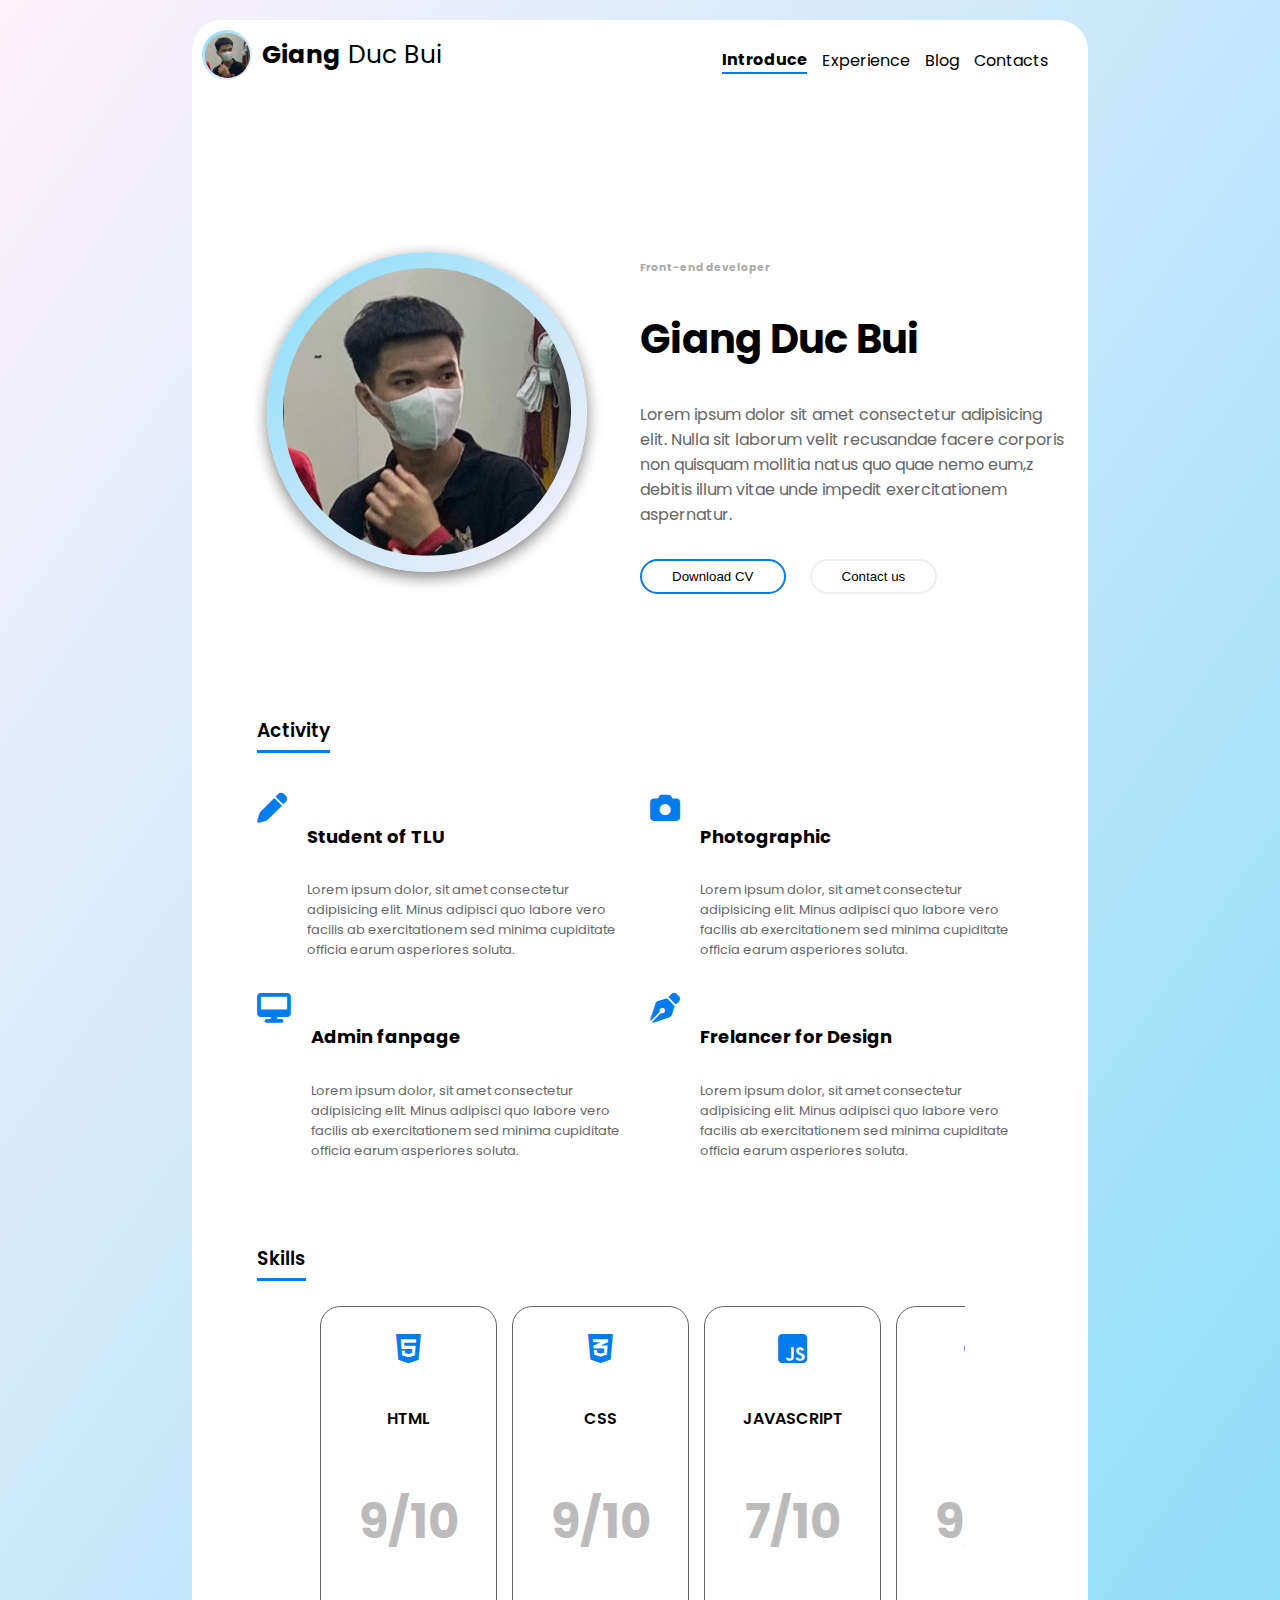
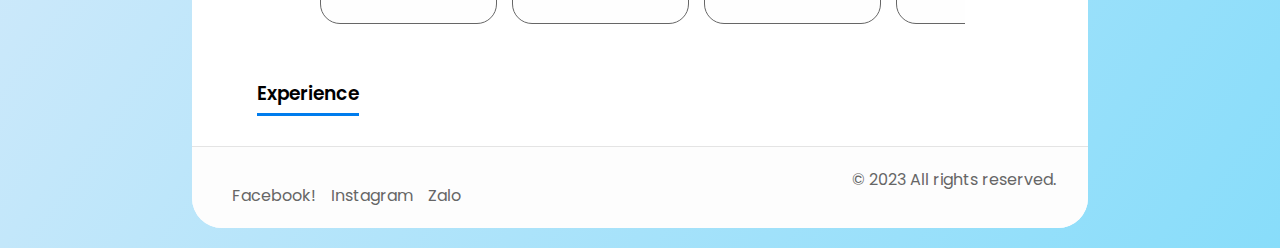
==== commit 40a1575b: "Update" ====
--- a/index.html
+++ b/index.html
@@ -148,42 +148,48 @@
             <div class="swiper mySwiper">
               <div class="swiper-wrapper">
                 <div class="swiper-slide">
+                  <i class="fa-brands fa-html5"></i>
+                  <h5 class="name-slide">HTML</h5>
+                  <h2 class="score-slide">9/10</h2>
+                </div>
+                <div class="swiper-slide">
+                  <i class="fa-brands fa-css3-alt"></i>
+                  <h5 class="name-slide">CSS</h5>
+                  <h2 class="score-slide">9/10</h2>
+
+                </div>
+                <div class="swiper-slide">
+                  <i class="fa-brands fa-square-js"></i>
+                  <h5 class="name-slide">JAVASCRIPT</h5>
+                  <h2 class="score-slide">7/10</h2>
+                </div>
+                <div class="swiper-slide">
+                  <i class="fa-brands fa-php"></i>
+                  <h5 class="name-slide">PHP</h5>
+                  <h2 class="score-slide">9/10</h2>
+                </div>
+                <div class="swiper-slide">
+                  <i class="fa-brands fa-laravel"></i>
+                  <h5 class="name-slide">LARAVEL</h5>
+                  <h2 class="score-slide">5/10</h2>
+                </div>
+                <div class="swiper-slide">
+                  <i class="fa-brands fa-git"></i>
+                  <h5 class="name-slide">GIT</h5>
+                  <h2 class="score-slide">8/10</h2>
+                </div>
+                <div class="swiper-slide">
                   <i class="fa-brands fa-github"></i>
                   <h5 class="name-slide">Github</h5>
-                  <h2 class="score-slide"></h2>
-                </div>
-                <div class="swiper-slide">
-                  <i class="fa-brands fa-github"></i>
-                  <h5 class="name-slide">Github</h5>
-                  <h2 class="score-slide"></h2>
-
-                </div>
-                <div class="swiper-slide">
-                  <i class="fa-brands fa-github"></i>
-                  <h5 class="name-slide">Github</h5>
-                  <h2 class="score-slide"></h2>
-                </div>
-                <div class="swiper-slide">
-                  <i class="fa-brands fa-github"></i>
-                  <h5 class="name-slide">Github</h5>
-                  <h2 class="score-slide"></h2>
-                </div>
-                <div class="swiper-slide">
-                  <i class="fa-brands fa-github"></i>
-                  <h5 class="name-slide">Github</h5>
-                  <h2 class="score-slide"></h2>
-                </div>
-                <div class="swiper-slide">
-                  <i class="fa-brands fa-github"></i>
-                  <h5 class="name-slide">Github</h5>
-                  <h2 class="score-slide"></h2>
-                </div>
-                <div class="swiper-slide">
-                  <i class="fa-brands fa-github"></i>
-                  <h5 class="name-slide">Github</h5>
-                  <h2 class="score-slide"></h2>
-                </div>
-              </div>
+                  <h2 class="score-slide">9/10</h2>
+                </div>
+              </div>
+            </div>
+          </div>
+
+          <div class="subject">
+            <div class="experience">
+              <h3 class="about-me-title">Experience</h3>
             </div>
           </div>
         </div>
--- a/assets/css/style.css
+++ b/assets/css/style.css
@@ -546,7 +546,7 @@
   background-color: #555;
   transform: scale(1.2);
 }
-/* .skill-list{
+/* .swiper-slide{
   display: flex; 
   flex-wrap: wrap;
   justify-content: space-between;
@@ -556,14 +556,14 @@
   transform: translateY(-0px);
   transition: all .2s;
 }
-.skill-list :hover{
+.swiper-slide :hover{
   transform: translateY(-5px);
   box-shadow: rgba(6, 6, 6, 0.2) 0px 0px 10px 0px;
   transition: all .2s ease-in-out;
 }
-.skill-list :hover i,
-.skill-list :hover h4,
-.skill-list :hover h1{
+.swiper-slide :hover i,
+.swiper-slide :hover h4,
+.swiper-slide :hover h1{
   transform: none;
   box-shadow: none;
 }
@@ -599,15 +599,30 @@
 } */
 
 .swiper {
-  max-width: 800px;
+  max-width: 100px;
   margin: 0px;
 }
+@media only screen and (max-width: 1920px) {
+  .swiper{
+    max-width: 805px;
+  }
+}
 @media only screen and (max-width: 1680px) {
   .swiper{
+    max-width: 805px;
+  }
+}
+@media only screen and (max-width: 1380px) {
+  .swiper{
+    max-width: 650px;
+  }
+}
+@media only screen and (max-width: 1080px) {
+  .swiper{
     max-width: 605px;
   }
 }
-@media only screen and (max-width: 1280px) {
+@media only screen and (max-width: 1050px) {
   .swiper{
     max-width: 605px;
   }
@@ -619,10 +634,14 @@
 }
 @media only screen and (max-width: 768px) {
   .swiper{
-    max-width: 300px;
-  }
-}
-
+    max-width: 450px;
+  }
+}
+@media only screen and (max-width: 640px) {
+  .swiper{
+    max-width: 350px;
+  }
+}
 @media only screen and (max-width: 380px) {
   .swiper{
     max-width: 300px;
@@ -639,7 +658,27 @@
   border: 1px solid #666666;
   margin: 5px;
   padding: 10px;
-  height: 50px;
+  height: max-content;
   background: #fefefe;
   text-align: center;
 }
+
+.swiper-slide i {
+  font-size: 33px;
+  color: #007ced;
+  padding: 15px 0px;
+}
+.swiper-slide h5 {
+  font-size: 16px;
+  font-weight: 600;
+  padding-bottom: 15px;
+}
+.swiper-slide h2 {
+  font-size: 48px;
+  color: #bbbbbb;
+  padding-bottom: 15px;
+}
+.swiper-wrapper{
+  background-color: #fff;
+  transition: background-color 0,3s;
+}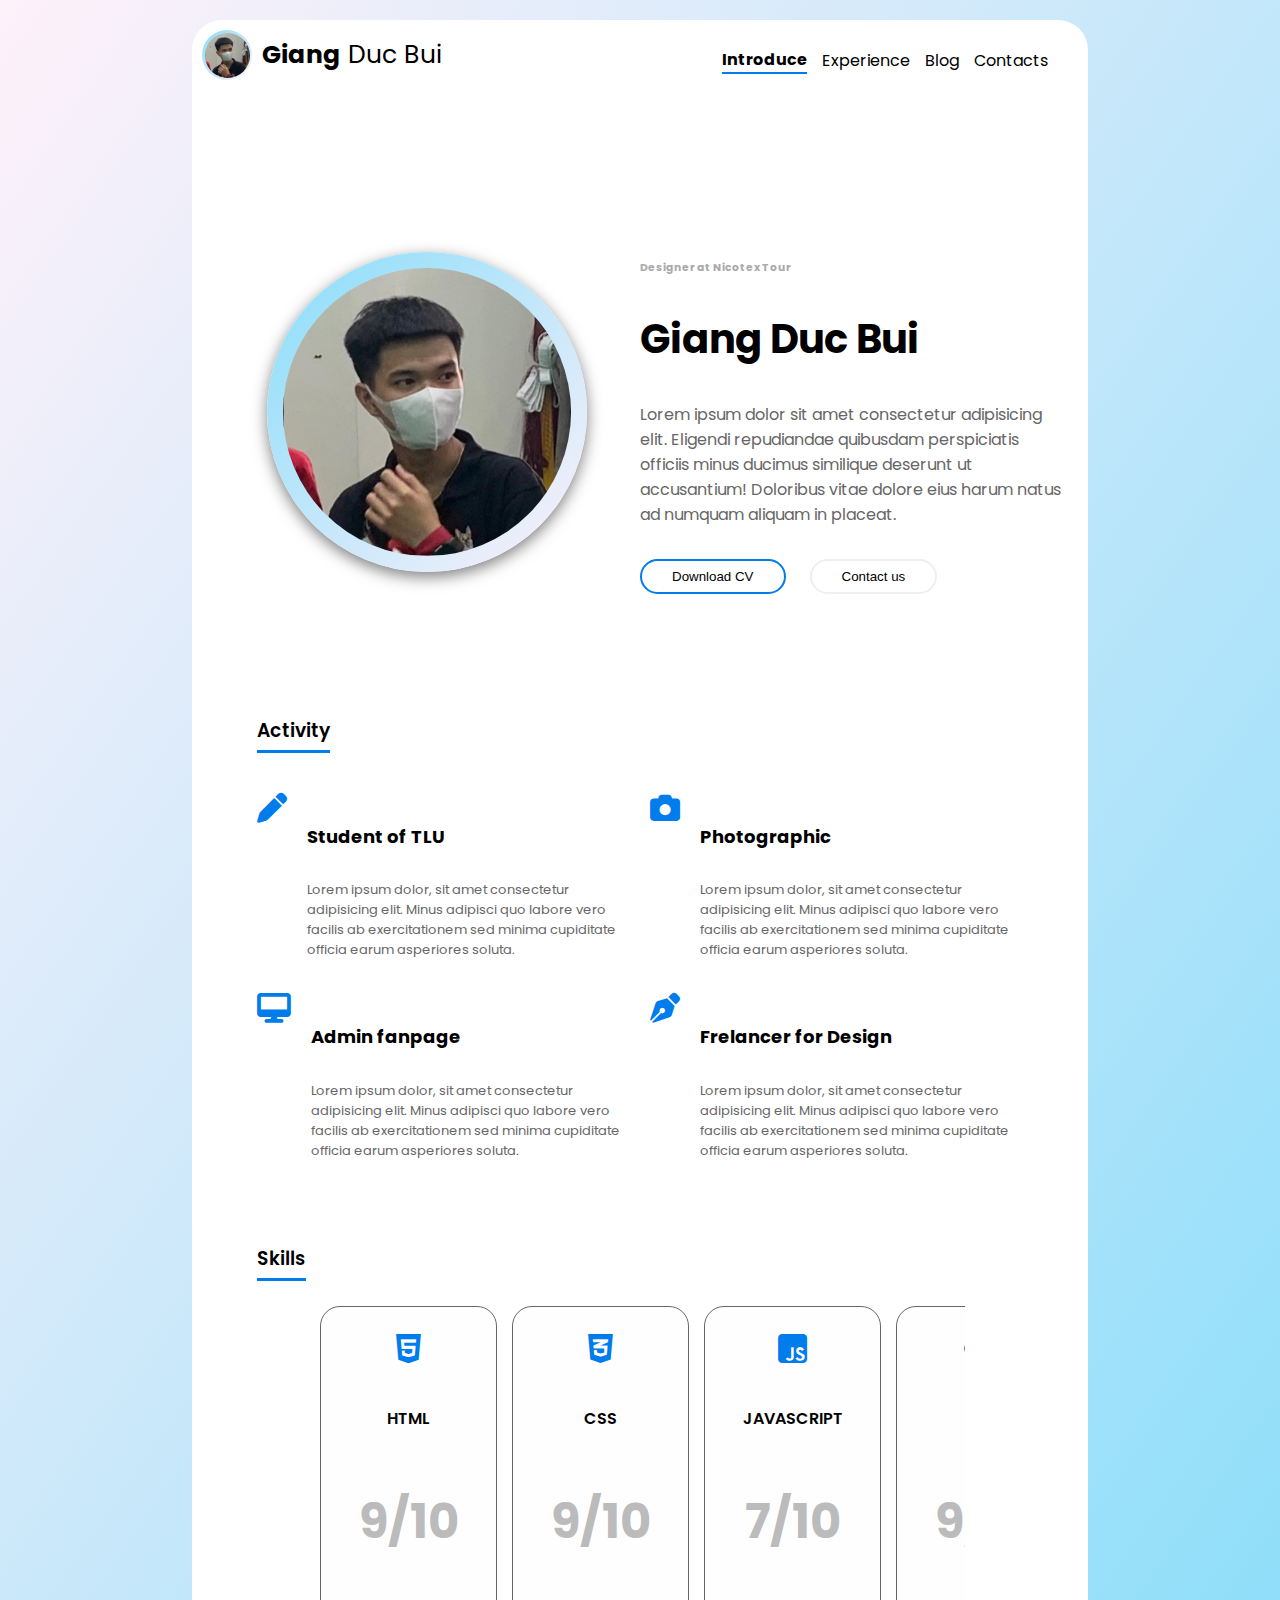
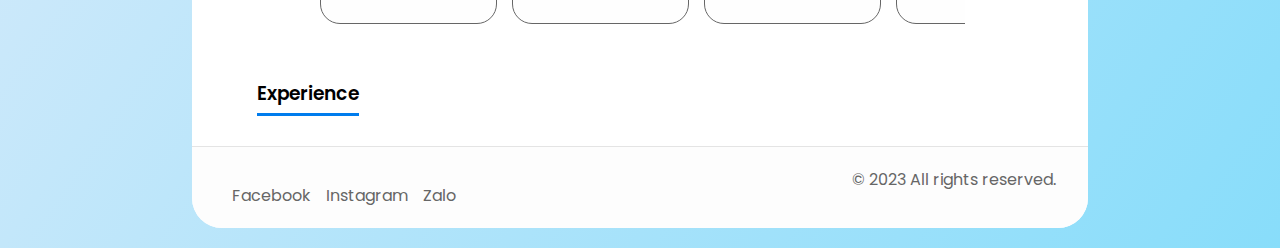
==== commit 529775d2: "Update 25/3/24" ====
--- a/index.html
+++ b/index.html
@@ -9,17 +9,24 @@
       href="https://cdn.jsdelivr.net/npm/bootstrap@5.3.0-alpha3/dist/css/bootstrap.min.css"
       rel="stylesheet"
       integrity="sha384-KK94CHFLLe+nY2dmCWGMq91rCGa5gtU4mk92HdvYe+M/SXH301p5ILy+dN9+nJOZ"
-      crossorigin="anonymous" />
-    <link rel="preconnect" href="https://fonts.googleapis.com">
-    <link rel="preconnect" href="https://fonts.gstatic.com" crossorigin>
+      crossorigin="anonymous"
+    />
+    <link rel="preconnect" href="https://fonts.googleapis.com" />
+    <link rel="preconnect" href="https://fonts.gstatic.com" crossorigin />
     <link
       href="https://fonts.googleapis.com/css2?family=Poppins:ital,wght@0,100;0,200;0,300;0,400;0,500;0,600;0,700;0,800;0,900;1,100;1,200;1,300;1,400;1,500;1,600;1,700;1,800;1,900&display=swap"
-      rel="stylesheet">
-    <link rel="stylesheet"
-      href="https://cdnjs.cloudflare.com/ajax/libs/font-awesome/6.4.0/css/all.min.css">
-    <link rel="icon" type="image/x-icon" href="./assets/image/fanvicon1.png">
-    <link rel="stylesheet" href="https://cdn.jsdelivr.net/npm/swiper@9/swiper-bundle.min.css" />
-    <title>CV - GPD</title>
+      rel="stylesheet"
+    />
+    <link
+      rel="stylesheet"
+      href="https://cdnjs.cloudflare.com/ajax/libs/font-awesome/6.4.0/css/all.min.css"
+    />
+    <link rel="icon" type="image/x-icon" href="./assets/image/fanvicon1.png" />
+    <link
+      rel="stylesheet"
+      href="https://cdn.jsdelivr.net/npm/swiper@9/swiper-bundle.min.css"
+    />
+    <title>CV - DucGiangBui</title>
   </head>
   <body>
     <main class>
@@ -40,17 +47,28 @@
                 <a href="./exp.html" class="li-item">Experience</a>
               </li>
               <!-- <li class="li-link"><a href="#" class="li-item">Pricing</a></li> -->
-              <li class="li-link"><a href="./blog.html" class="li-item">Blog</a></li>
-              <li class="li-link"><a href="./contact.html"
-                  class="li-item li-item-end">Contacts</a></li>
+              <li class="li-link">
+                <a href="./blog.html" class="li-item">Blog</a>
+              </li>
+              <li class="li-link">
+                <a href="./contact.html" class="li-item li-item-end"
+                  >Contacts</a
+                >
+              </li>
             </ul>
-            <label class="open-menu" for="nav-mobile-input"><i
-                class="fa-solid fa-bars"></i></label>
-            <input class="open-menu-c" style="display: none;"
-              type="checkbox" name id="nav-mobile-input">
+            <label class="open-menu" for="nav-mobile-input"
+              ><i class="fa-solid fa-bars"></i
+            ></label>
+            <input
+              class="open-menu-c"
+              style="display: none"
+              type="checkbox"
+              name
+              id="nav-mobile-input"
+            />
             <div class="overlay"></div>
             <div class="sidebar">
-              <ul class="sidebar-list ">
+              <ul class="sidebar-list">
                 <label for="nav-mobile-input">
                   <i class="fa-solid fa-xmark close-menu"></i>
                 </label>
@@ -61,9 +79,14 @@
                   <a href="./exp.html" class="li-item">Experience</a>
                 </li>
                 <!-- <li class="sidebar-link"><a href="#" class="li-item">Pricing</a></li> -->
-                <li class="sidebar-link"><a href="./blog.html" class="li-item">Blog</a></li>
-                <li class="sidebar-link"><a href="./contact.html"
-                    class="li-item li-item-end">Contacts</a></li>
+                <li class="sidebar-link">
+                  <a href="./blog.html" class="li-item">Blog</a>
+                </li>
+                <li class="sidebar-link">
+                  <a href="./contact.html" class="li-item li-item-end"
+                    >Contacts</a
+                  >
+                </li>
               </ul>
             </div>
           </div>
@@ -78,17 +101,24 @@
             <span class="mg-5"></span>
             <div class="card-1-item-2">
               <div class="card-basic-info">
-                <h6 class="job">Front-end developer</h6>
+                <h6 class="job">Designer at Nicotex Tour</h6>
                 <h2 class="name-cv">Giang Duc Bui</h2>
-                <p class="about-info">Lorem ipsum dolor sit amet consectetur
-                  adipisicing elit. Nulla sit laborum velit recusandae facere
-                  corporis non quisquam mollitia natus quo quae nemo eum,z
-                  debitis
-                  illum vitae unde impedit exercitationem aspernatur.</p>
+                <p class="about-info">
+                  Lorem ipsum dolor sit amet consectetur adipisicing elit.
+                  Eligendi repudiandae quibusdam perspiciatis officiis minus
+                  ducimus similique deserunt ut accusantium! Doloribus vitae
+                  dolore eius harum natus ad numquam aliquam in placeat.
+                </p>
                 <div class="btn-card">
-                  <button class="btn-default download-cv"><a href="#">Download
-                      CV</a></button>
-                  <button class="btn-default contact-cv"><a href="#">Contact us</a></button>
+                  <button class="btn-default download-cv">
+                    <a
+                      href="https://drive.google.com/uc?id=18QMsQDRrMSNNry8vkVdHYShLnxf3Q_1-&export=download"
+                      >Download CV</a
+                    >
+                  </button>
+                  <button class="btn-default contact-cv">
+                    <a href="#">Contact us</a>
+                  </button>
                 </div>
               </div>
             </div>
@@ -101,20 +131,22 @@
                   <i class="fa-solid fa-pen"></i>
                   <div class="about-me-p">
                     <h5 class="title1">Student of TLU</h5>
-                    <p class="p1">Lorem ipsum dolor, sit amet consectetur
-                      adipisicing elit. Minus adipisci quo labore vero facilis
-                      ab exercitationem sed minima cupiditate officia earum
-                      asperiores soluta.</p>
+                    <p class="p1">
+                      Lorem ipsum dolor, sit amet consectetur adipisicing elit.
+                      Minus adipisci quo labore vero facilis ab exercitationem
+                      sed minima cupiditate officia earum asperiores soluta.
+                    </p>
                   </div>
                 </div>
                 <div class="about-me-item">
                   <i class="fa-solid fa-desktop"></i>
                   <div class="about-me-p">
                     <h5 class="title1">Admin fanpage</h5>
-                    <p class="p1">Lorem ipsum dolor, sit amet consectetur
-                      adipisicing elit. Minus adipisci quo labore vero facilis
-                      ab exercitationem sed minima cupiditate officia earum
-                      asperiores soluta.</p>
+                    <p class="p1">
+                      Lorem ipsum dolor, sit amet consectetur adipisicing elit.
+                      Minus adipisci quo labore vero facilis ab exercitationem
+                      sed minima cupiditate officia earum asperiores soluta.
+                    </p>
                   </div>
                 </div>
               </div>
@@ -123,20 +155,22 @@
                   <i class="fa-solid fa-camera"></i>
                   <div class="about-me-p">
                     <h5 class="title1">Photographic</h5>
-                    <p class="p1">Lorem ipsum dolor, sit amet consectetur
-                      adipisicing elit. Minus adipisci quo labore vero facilis
-                      ab exercitationem sed minima cupiditate officia earum
-                      asperiores soluta.</p>
+                    <p class="p1">
+                      Lorem ipsum dolor, sit amet consectetur adipisicing elit.
+                      Minus adipisci quo labore vero facilis ab exercitationem
+                      sed minima cupiditate officia earum asperiores soluta.
+                    </p>
                   </div>
                 </div>
                 <div class="about-me-item">
                   <i class="fa-solid fa-pen-nib"></i>
                   <div class="about-me-p">
                     <h5 class="title1">Frelancer for Design</h5>
-                    <p class="p1">Lorem ipsum dolor, sit amet consectetur
-                      adipisicing elit. Minus adipisci quo labore vero facilis
-                      ab exercitationem sed minima cupiditate officia earum
-                      asperiores soluta.</p>
+                    <p class="p1">
+                      Lorem ipsum dolor, sit amet consectetur adipisicing elit.
+                      Minus adipisci quo labore vero facilis ab exercitationem
+                      sed minima cupiditate officia earum asperiores soluta.
+                    </p>
                   </div>
                 </div>
               </div>
@@ -156,7 +190,6 @@
                   <i class="fa-brands fa-css3-alt"></i>
                   <h5 class="name-slide">CSS</h5>
                   <h2 class="score-slide">9/10</h2>
-
                 </div>
                 <div class="swiper-slide">
                   <i class="fa-brands fa-square-js"></i>
@@ -196,22 +229,34 @@
         <footer>
           <div class="social">
             <ul>
-              <li><a class="li-item a1"
-                  href="https://www.facebook.com/dcgng.uia">Facebook!</a></li>
-              <li><a class="li-item" href="https://www.instagram.com/dcgng.uia/">Instagram</a></li>
-              <li><a class="li-item a3" href="https://zalo.me/0833200319">Zalo</a></li>
-            </ul></div>
+              <li>
+                <a class="li-item a1" href="https://www.facebook.com/dcgng.uia"
+                  >Facebook</a
+                >
+              </li>
+              <li>
+                <a class="li-item" href="https://www.instagram.com/dcgng.uia/"
+                  >Instagram</a
+                >
+              </li>
+              <li>
+                <a class="li-item a3" href="https://zalo.me/0833200319">Zalo</a>
+              </li>
+            </ul>
+          </div>
           <div class="legarcy"><a href>© 2023 All rights reserved.</a></div>
         </footer>
       </section>
     </main>
-    <button onclick="topFunction()" id="myBtn" title="Go to top"><i
-        class="fa-solid fa-arrow-up"></i></button>
+    <button onclick="topFunction()" id="myBtn" title="Go to top">
+      <i class="fa-solid fa-arrow-up"></i>
+    </button>
 
     <script
       src="https://cdn.jsdelivr.net/npm/bootstrap@5.3.0-alpha3/dist/js/bootstrap.bundle.min.js"
       integrity="sha384-ENjdO4Dr2bkBIFxQpeoTz1HIcje39Wm4jDKdf19U8gI4ddQ3GYNS7NTKfAdVQSZe"
-      crossorigin="anonymous"></script>
+      crossorigin="anonymous"
+    ></script>
     <script src="https://cdn.jsdelivr.net/npm/swiper@9/swiper-bundle.min.js"></script>
     <script src="./assets/js/script.js"></script>
   </body>
